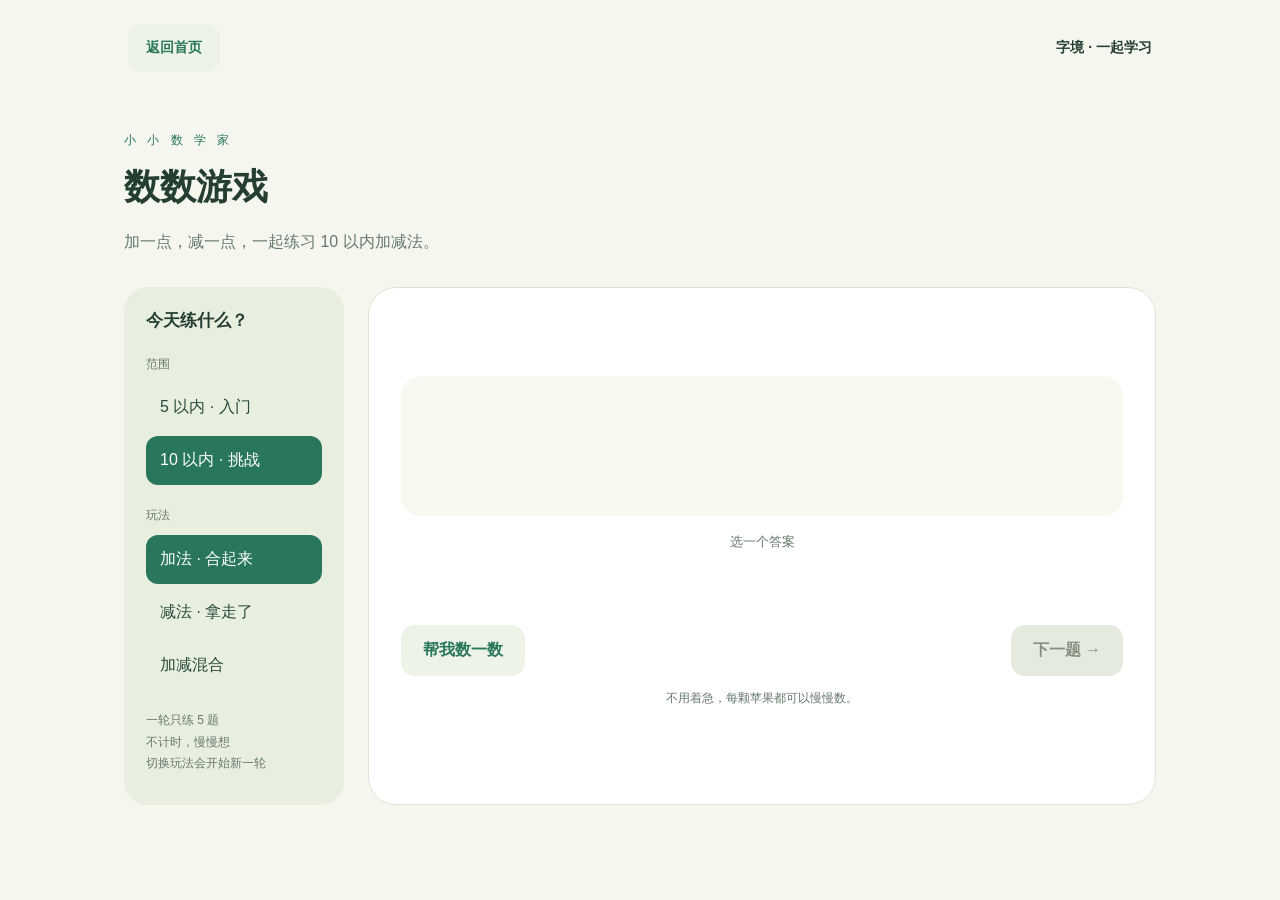
==== math.html @ 2e3b4c5e "Add math game and unify learning game design" ====
<!doctype html><html lang="zh-CN"><meta charset="utf-8"><meta name="viewport" content="width=device-width,initial-scale=1"><title>字境 · 数数游戏</title><link rel="stylesheet" href="math.css?v=20261010b"><header><a class="home-link" href="index.html">返回首页</a><b>字境 · 一起学习</b></header><main><div class="intro"><div class="eyebrow">小 小 数 学 家</div><h1>数数游戏</h1><p>加一点，减一点，一起练习 10 以内加减法。</p></div><div class="layout"><aside><h2>今天练什么？</h2><div class="setting"><p>范围</p><button class="choice" data-limit="5">5 以内 · 入门</button><button class="choice active" data-limit="10">10 以内 · 挑战</button></div><div class="setting"><p>玩法</p><button class="choice active" data-mode="add">加法 · 合起来</button><button class="choice" data-mode="sub">减法 · 拿走了</button><button class="choice" data-mode="mix">加减混合</button></div><small><p>一轮只练 5 题<br>不计时，慢慢想<br>切换玩法会开始新一轮</p></small></aside><section class="game" aria-label="数学练习"><div id="play"><div class="top"><span id="round"></span><div id="progress" class="progress" aria-label="完成进度"></div></div><div class="question"><h2 id="prompt"></h2><div id="equation" class="equation"></div></div><div id="objects" class="objects"></div><p class="caption" style="text-align:center">选一个答案</p><div id="answers" class="answers"></div><div id="feedback" class="feedback" role="status" aria-live="polite"></div><div class="actions"><button id="hint" class="secondary">帮我数一数</button><button id="next" class="primary" disabled>下一题 →</button></div><p class="note">不用着急，每颗苹果都可以慢慢数。</p></div><div id="finish" class="finish" hidden><div class="medal"><svg width="60" height="60" viewBox="0 0 60 60" aria-hidden="true"><path d="M14 28h8l9-17q7-2 7 6l-3 10h10q6 0 4 7l-5 14H23l-9-5Z" fill="#28765b"/><rect x="6" y="27" width="10" height="23" rx="3" fill="#85b57a"/></svg></div><h2>这一轮，你完成啦！</h2><p>5 道题，一步一步认真完成。<br>休息一下，或者再来一轮吧。</p><div class="finish-actions"><button id="again" class="primary">再玩一轮</button></div></div></section></div></main><script src="js/math.js?v=20261010a" defer></script></html>
---- math.css ----
*{box-sizing:border-box}body{margin:0;background:#f5f7ee;color:#243e32;font-family:'PingFang SC','Microsoft YaHei',sans-serif}button{font:inherit;cursor:pointer;touch-action:manipulation}button:focus-visible{outline:3px solid #287ca2;outline-offset:3px}header,main{max-width:1080px;margin:auto;padding:24px}header{display:flex;justify-content:space-between;font-size:14px}header span{color:#667a6b}h1{font-size:36px;margin:14px 0}p{color:#67796c;line-height:1.8}.intro{margin:12px 0 30px}.eyebrow{font-size:12px;letter-spacing:4px;color:#28765b}.layout{display:grid;grid-template-columns:220px 1fr;gap:24px}aside{background:#e9efdf;border-radius:24px;padding:22px;align-self:start}h2{font-size:21px}aside h2{font-size:17px;margin:0 0 22px}aside p{font-size:12px;margin:20px 0 8px}.choice{display:block;width:100%;padding:14px;border:0;background:transparent;border-radius:12px;color:#284d3a;text-align:left;margin:4px 0}.choice.active,.primary{background:#28765b;color:white}.game{background:white;border:1px solid #dce5d6;border-radius:28px;padding:28px 32px}.top{display:flex;justify-content:space-between;align-items:center;font-size:14px}.progress{display:flex;gap:6px}.progress i{width:27px;height:7px;background:#e8eee2;border-radius:5px}.progress .done{background:#28765b}.progress .current{background:#acd09c}.question{text-align:center;padding:16px 0}.equation{font-size:48px;font-weight:700;display:flex;align-items:center;justify-content:center;gap:18px;margin:20px 0 8px}.blank{width:70px;height:76px;background:#eef6e7;border:2px dashed #a8c29b;border-radius:16px;display:grid;place-items:center;color:#28765b}.objects{background:#f7f9f1;border-radius:20px;padding:24px 14px;text-align:center;min-height:140px}.row{display:flex;justify-content:center;gap:18px;align-items:center;flex-wrap:wrap}.pile{display:flex;gap:5px;flex-wrap:wrap;justify-content:center;max-width:240px}.apple{width:40px;height:44px;position:relative}.apple svg{width:100%;height:100%}.removed svg{opacity:.23}.removed:after{content:'';position:absolute;top:23px;left:0;width:42px;height:2px;background:#6f7c67;transform:rotate(-45deg)}.caption{font-size:13px;margin:14px 0 0}.answers{display:grid;grid-template-columns:repeat(4,1fr);gap:12px;margin-top:18px}.answer{min-height:66px;border:2px solid #dce5d6;border-radius:16px;background:white;font-size:27px;color:#284d3a}.answer:hover:not(:disabled){background:#eef6e7}.answer.correct{background:#dcf0d4;border-color:#4f915d}.answer.retry{border-color:#ba965d;border-style:dashed}.feedback{min-height:54px;text-align:center;padding:17px 0 10px;color:#28765b;font-size:15px}.actions{display:flex;justify-content:space-between;gap:10px}.primary,.secondary{border:0;border-radius:14px;padding:15px 22px;font-weight:600}.secondary{color:#28765b;background:#edf3e6}.primary:disabled{background:#e5eade;color:#869181;cursor:default}.note{font-size:12px;text-align:center}.design{border-top:1px solid #dce5d6;margin-top:28px;padding-top:22px;display:flex;gap:30px}.design p{font-size:13px;flex:1;margin:0}.design b{display:block;color:#284d3a;margin-bottom:6px}.finish{text-align:center;padding:36px 0}.finish h2{font-size:28px}.medal{border-radius:50%;background:#e1efd7;width:100px;height:100px;margin:0 auto 20px;display:grid;place-items:center}.finish button{margin-top:20px}[hidden]{display:none!important}@media(max-width:720px){header,main{padding:18px}h1{font-size:28px}.layout{grid-template-columns:1fr;gap:16px}aside{padding:12px 16px}aside h2,aside small{display:none}.setting{display:flex;align-items:center;gap:6px}.setting p{margin:0;min-width:30px}.choice{text-align:center;padding:12px 6px;font-size:13px}.game{padding:22px 15px}.equation{font-size:40px;gap:10px}.apple{width:30px;height:34px}.pile{max-width:190px}.removed:after{width:32px;top:18px}.design{flex-direction:column;gap:18px}.question h2{font-size:20px}}

.home-link{display:inline-flex;align-items:center;justify-content:center;min-height:48px;padding:10px 18px;border-radius:14px;background:#e5efdf;color:#28765b;text-decoration:none;font-weight:600}.home-link:focus-visible{outline:3px solid #287ca2;outline-offset:3px}.finish-actions{display:flex;align-items:center;justify-content:center;gap:16px;margin-top:20px}.finish-actions button{margin:0}button{min-height:48px}

header{align-items:center;gap:16px;padding:24px 28px}.home-link{background:#edf3e6}@media(max-width:600px){header{padding:18px 16px}}
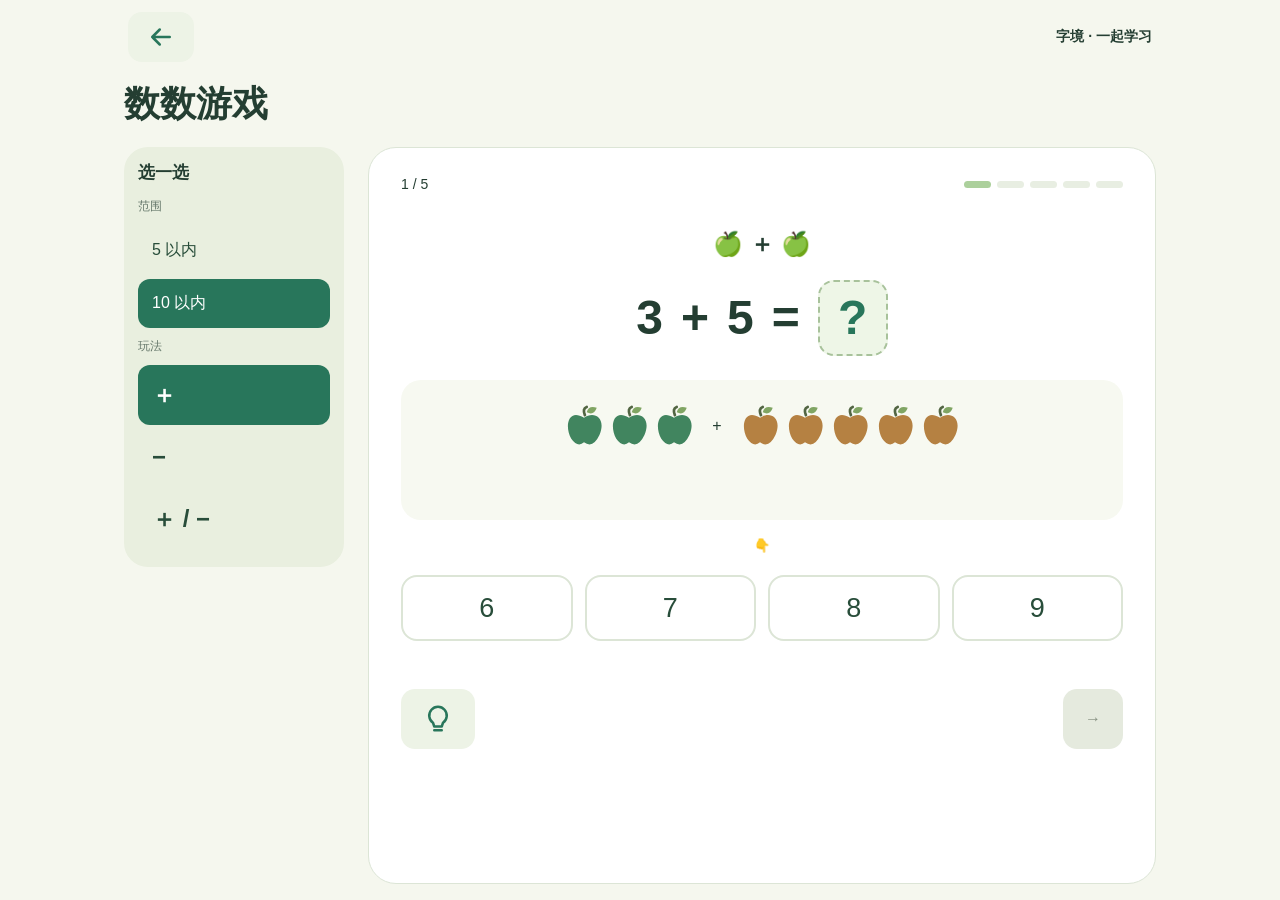
==== commit fc9f81d6: "Refresh child-friendly layouts and icon controls" ====
--- a/math.html
+++ b/math.html
@@ -1 +1 @@
-<!doctype html><html lang="zh-CN"><meta charset="utf-8"><meta name="viewport" content="width=device-width,initial-scale=1"><title>字境 · 数数游戏</title><link rel="stylesheet" href="math.css?v=20261010b"><header><a class="home-link" href="index.html">返回首页</a><b>字境 · 一起学习</b></header><main><div class="intro"><div class="eyebrow">小 小 数 学 家</div><h1>数数游戏</h1><p>加一点，减一点，一起练习 10 以内加减法。</p></div><div class="layout"><aside><h2>今天练什么？</h2><div class="setting"><p>范围</p><button class="choice" data-limit="5">5 以内 · 入门</button><button class="choice active" data-limit="10">10 以内 · 挑战</button></div><div class="setting"><p>玩法</p><button class="choice active" data-mode="add">加法 · 合起来</button><button class="choice" data-mode="sub">减法 · 拿走了</button><button class="choice" data-mode="mix">加减混合</button></div><small><p>一轮只练 5 题<br>不计时，慢慢想<br>切换玩法会开始新一轮</p></small></aside><section class="game" aria-label="数学练习"><div id="play"><div class="top"><span id="round"></span><div id="progress" class="progress" aria-label="完成进度"></div></div><div class="question"><h2 id="prompt"></h2><div id="equation" class="equation"></div></div><div id="objects" class="objects"></div><p class="caption" style="text-align:center">选一个答案</p><div id="answers" class="answers"></div><div id="feedback" class="feedback" role="status" aria-live="polite"></div><div class="actions"><button id="hint" class="secondary">帮我数一数</button><button id="next" class="primary" disabled>下一题 →</button></div><p class="note">不用着急，每颗苹果都可以慢慢数。</p></div><div id="finish" class="finish" hidden><div class="medal"><svg width="60" height="60" viewBox="0 0 60 60" aria-hidden="true"><path d="M14 28h8l9-17q7-2 7 6l-3 10h10q6 0 4 7l-5 14H23l-9-5Z" fill="#28765b"/><rect x="6" y="27" width="10" height="23" rx="3" fill="#85b57a"/></svg></div><h2>这一轮，你完成啦！</h2><p>5 道题，一步一步认真完成。<br>休息一下，或者再来一轮吧。</p><div class="finish-actions"><button id="again" class="primary">再玩一轮</button></div></div></section></div></main><script src="js/math.js?v=20261010a" defer></script></html>
+<!doctype html><html lang="zh-CN"><meta charset="utf-8"><meta name="viewport" content="width=device-width,initial-scale=1"><title>字境 · 数数游戏</title><link rel="stylesheet" href="math.css?v=20261015a"><link rel="stylesheet" href="icons.css?v=20261015b"><body class="math-page"><header><a class="home-link" href="index.html" aria-label="返回首页" title="返回首页"><svg class="ui-icon" viewBox="0 0 24 24" aria-hidden="true" focusable="false"><path d="M19 12H5m6-6-6 6 6 6"/></svg></a><b>字境 · 一起学习</b></header><main><div class="intro"><div class="eyebrow"></div><h1>数数游戏</h1><p></p></div><div class="layout"><aside><h2>选一选</h2><div class="setting"><p>范围</p><button class="choice" data-limit="5">5 以内</button><button class="choice active" data-limit="10">10 以内</button></div><div class="setting"><p>玩法</p><button class="choice active" data-mode="add" aria-label="加法" title="加法">＋</button><button class="choice" data-mode="sub" aria-label="减法" title="减法">−</button><button class="choice" data-mode="mix" aria-label="加减混合" title="加减混合">＋ / −</button></div></aside><section class="game" tabindex="0" aria-label="数学练习，可上下滚动"><div id="play"><div class="top"><span id="round"></span><div id="progress" class="progress" aria-label="完成进度"></div></div><div class="question"><h2 id="prompt"></h2><div id="equation" class="equation"></div></div><div id="objects" class="objects"></div><p class="caption" style="text-align:center">👇</p><div id="answers" class="answers"></div><div id="feedback" class="feedback" role="status" aria-live="polite"></div><div class="actions"><button id="hint" class="secondary" aria-label="显示计数提示" title="显示计数提示"><svg class="ui-icon" viewBox="0 0 24 24" aria-hidden="true" focusable="false"><path d="M9 18h6m-6 3h6M8 15a7 7 0 1 1 8 0l-1 3H9Z"/></svg></button><button id="next" class="primary" disabled aria-label="下一题" title="下一题"><svg class="ui-icon" viewBox="0 0 24 24" aria-hidden="true" focusable="false"><path d="M5 12h14m-6-6 6 6-6 6"/></svg></button></div><p class="note"></p></div><div id="finish" class="finish" hidden><div class="medal"><svg width="60" height="60" viewBox="0 0 60 60" aria-hidden="true"><path d="M14 28h8l9-17q7-2 7 6l-3 10h10q6 0 4 7l-5 14H23l-9-5Z" fill="#28765b"/><rect x="6" y="27" width="10" height="23" rx="3" fill="#85b57a"/></svg></div><h2>真棒！</h2><p>⭐ ⭐ ⭐</p><div class="finish-actions"><button id="again" class="primary" aria-label="再玩一轮" title="再玩一轮"><svg class="ui-icon" viewBox="0 0 24 24" aria-hidden="true" focusable="false"><path d="M4 10a8 8 0 1 1 1 8M4 4v6h6"/></svg></button></div></div></section></div></main><script src="js/math.js?v=20261015b" defer></script></body></html>
--- a/math.css
+++ b/math.css
@@ -4,3 +4,40 @@
 .home-link{display:inline-flex;align-items:center;justify-content:center;min-height:48px;padding:10px 18px;border-radius:14px;background:#e5efdf;color:#28765b;text-decoration:none;font-weight:600}.home-link:focus-visible{outline:3px solid #287ca2;outline-offset:3px}.finish-actions{display:flex;align-items:center;justify-content:center;gap:16px;margin-top:20px}.finish-actions button{margin:0}button{min-height:48px}
 
 header{align-items:center;gap:16px;padding:24px 28px}.home-link{background:#edf3e6}@media(max-width:600px){header{padding:18px 16px}}
+
+/* Only the question panel scrolls; shared review-page styles stay independent. */
+body.math-page { height: 100vh; height: 100dvh; overflow: hidden; display: flex; flex-direction: column; }
+.math-page > header { flex-shrink: 0; width: 100%; margin: 0 auto; }
+.math-page > main { flex: 1; min-height: 0; width: 100%; margin: 0 auto; display: flex; flex-direction: column; padding-top: 0; padding-bottom: max(16px, env(safe-area-inset-bottom)); overflow: hidden; }
+.math-page .intro { flex-shrink: 0; }
+.math-page .layout { flex: 1; min-height: 0; grid-template-rows: minmax(0, 1fr); }
+.math-page .game { min-width: 0; min-height: 0; overflow-y: auto; overscroll-behavior-y: contain; -webkit-overflow-scrolling: touch; scrollbar-width: thin; scrollbar-color: #a6c296 transparent; }
+.math-page .game:focus-visible { outline: 2px solid #28765b; outline-offset: -3px; }
+@media (max-width: 720px) {
+  .math-page .layout { grid-template-rows: auto minmax(0, 1fr); }
+  .math-page .intro { margin: 0 0 14px; }
+  .math-page .intro h1 { margin: 8px 0; }
+  .math-page .intro p { margin: 0; }
+}
+@media (max-height: 900px) and (min-width: 721px) {
+  .math-page > header { padding-top: 12px; padding-bottom: 12px; }
+  .math-page .intro { margin: 0 0 12px; }
+  .math-page .intro h1 { margin: 6px 0; }
+  .math-page .intro p { margin: 0; }
+  .math-page aside { padding: 14px; }
+  .math-page aside h2 { margin-bottom: 12px; }
+  .math-page aside p { margin-top: 8px; }
+  .math-page aside small { display: none; }
+}
+@media (max-height: 500px) and (orientation: landscape) {
+  .math-page > header { padding: 8px 18px; }
+  .math-page .intro { margin: 0 0 8px; }
+  .math-page .intro h1 { font-size: 22px; margin: 0; }
+  .math-page .intro .eyebrow, .math-page .intro p { display: none; }
+  .math-page .layout { grid-template-columns: 190px minmax(0, 1fr); grid-template-rows: minmax(0, 1fr); gap: 12px; }
+  .math-page aside { padding: 8px; }
+  .math-page aside h2, .math-page aside small { display: none; }
+  .math-page .setting { display: flex; flex-wrap: wrap; gap: 3px; }
+  .math-page .setting p { width: 100%; margin: 3px 0; }
+  .math-page .choice { width: auto; flex: 1; min-height: 36px; padding: 6px 3px; margin: 0; font-size: 12px; text-align: center; }
+}
--- a/icons.css
+++ b/icons.css
@@ -0,0 +1,8 @@
+.ui-icon{width:28px;height:28px;flex-shrink:0;fill:none;stroke:currentColor;stroke-width:2;stroke-linecap:round;stroke-linejoin:round;vertical-align:middle}
+button:has(>.ui-icon),a:has(>.ui-icon){display:inline-flex;align-items:center;justify-content:center;gap:8px;min-width:48px;min-height:48px}
+button>.ui-icon:only-child,a>.ui-icon:only-child{width:30px;height:30px}
+.ui-help{font-size:13px;color:#67796c;margin:12px 0}.ui-help summary{cursor:pointer;min-height:32px;padding:6px}.ui-help p{line-height:1.7}
+.intro>p:empty,.eyebrow:empty,.home-hint:empty,.literacy-intro>p:empty,.note:empty{display:none}
+.math-page .feedback{font-size:22px;min-height:48px}.math-page .choice[data-mode]{font-size:24px;font-weight:700}.math-page #prompt{font-size:24px}.math-page .caption:empty{display:none}
+#review-stage{font-size:22px}#review-writing h2,#review-reading h2{font-size:24px}
+@media(prefers-reduced-motion:no-preference){.answer.correct{animation:icon-celebrate .35s ease-out}@keyframes icon-celebrate{50%{transform:scale(1.06)}}}
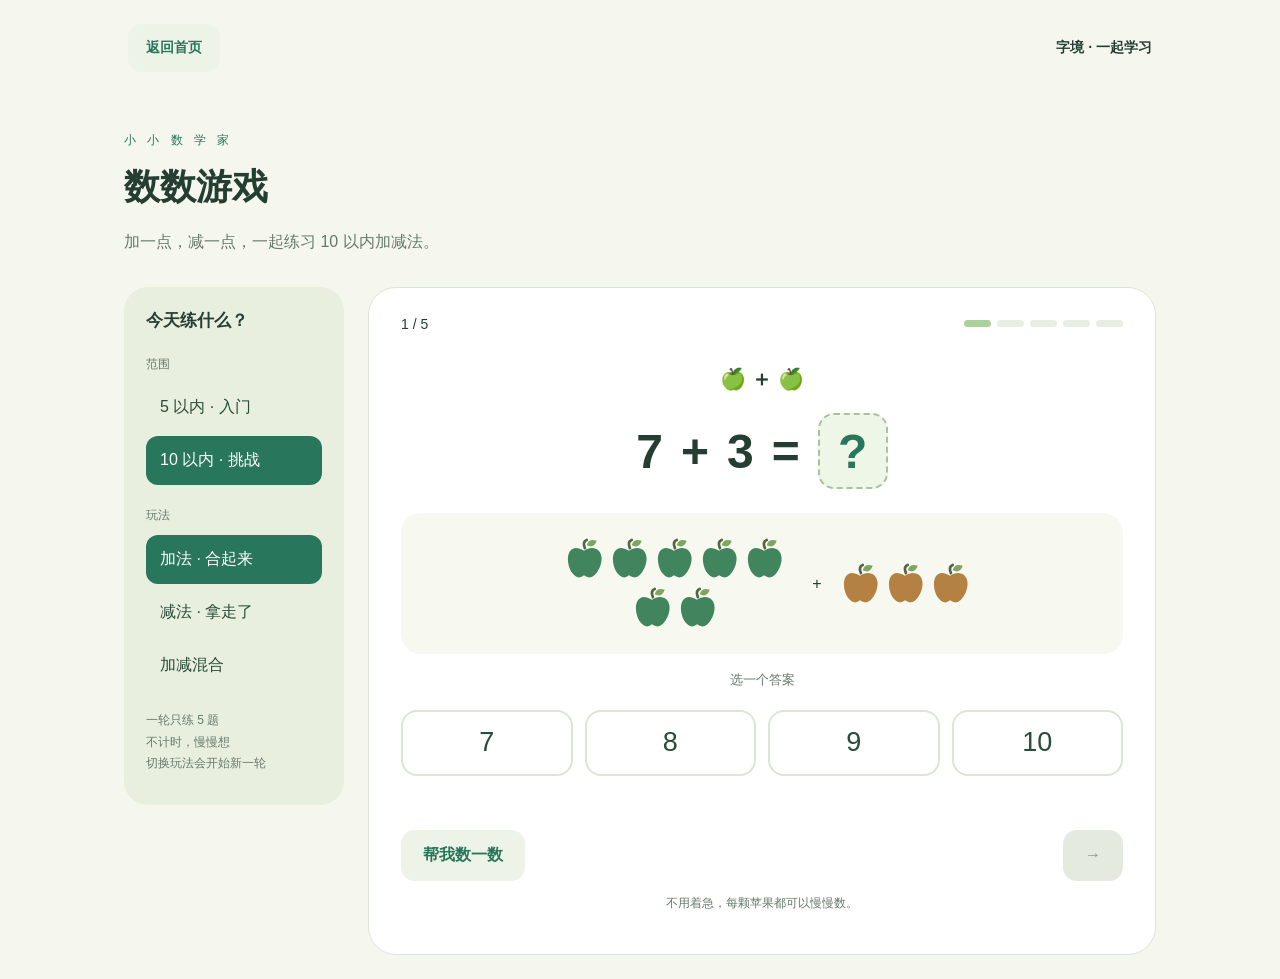
==== commit 4d24f2a4: "Restore October 13 page layouts" ====
--- a/math.html
+++ b/math.html
@@ -1 +1 @@
-<!doctype html><html lang="zh-CN"><meta charset="utf-8"><meta name="viewport" content="width=device-width,initial-scale=1"><title>字境 · 数数游戏</title><link rel="stylesheet" href="math.css?v=20261015a"><link rel="stylesheet" href="icons.css?v=20261015b"><body class="math-page"><header><a class="home-link" href="index.html" aria-label="返回首页" title="返回首页"><svg class="ui-icon" viewBox="0 0 24 24" aria-hidden="true" focusable="false"><path d="M19 12H5m6-6-6 6 6 6"/></svg></a><b>字境 · 一起学习</b></header><main><div class="intro"><div class="eyebrow"></div><h1>数数游戏</h1><p></p></div><div class="layout"><aside><h2>选一选</h2><div class="setting"><p>范围</p><button class="choice" data-limit="5">5 以内</button><button class="choice active" data-limit="10">10 以内</button></div><div class="setting"><p>玩法</p><button class="choice active" data-mode="add" aria-label="加法" title="加法">＋</button><button class="choice" data-mode="sub" aria-label="减法" title="减法">−</button><button class="choice" data-mode="mix" aria-label="加减混合" title="加减混合">＋ / −</button></div></aside><section class="game" tabindex="0" aria-label="数学练习，可上下滚动"><div id="play"><div class="top"><span id="round"></span><div id="progress" class="progress" aria-label="完成进度"></div></div><div class="question"><h2 id="prompt"></h2><div id="equation" class="equation"></div></div><div id="objects" class="objects"></div><p class="caption" style="text-align:center">👇</p><div id="answers" class="answers"></div><div id="feedback" class="feedback" role="status" aria-live="polite"></div><div class="actions"><button id="hint" class="secondary" aria-label="显示计数提示" title="显示计数提示"><svg class="ui-icon" viewBox="0 0 24 24" aria-hidden="true" focusable="false"><path d="M9 18h6m-6 3h6M8 15a7 7 0 1 1 8 0l-1 3H9Z"/></svg></button><button id="next" class="primary" disabled aria-label="下一题" title="下一题"><svg class="ui-icon" viewBox="0 0 24 24" aria-hidden="true" focusable="false"><path d="M5 12h14m-6-6 6 6-6 6"/></svg></button></div><p class="note"></p></div><div id="finish" class="finish" hidden><div class="medal"><svg width="60" height="60" viewBox="0 0 60 60" aria-hidden="true"><path d="M14 28h8l9-17q7-2 7 6l-3 10h10q6 0 4 7l-5 14H23l-9-5Z" fill="#28765b"/><rect x="6" y="27" width="10" height="23" rx="3" fill="#85b57a"/></svg></div><h2>真棒！</h2><p>⭐ ⭐ ⭐</p><div class="finish-actions"><button id="again" class="primary" aria-label="再玩一轮" title="再玩一轮"><svg class="ui-icon" viewBox="0 0 24 24" aria-hidden="true" focusable="false"><path d="M4 10a8 8 0 1 1 1 8M4 4v6h6"/></svg></button></div></div></section></div></main><script src="js/math.js?v=20261015b" defer></script></body></html>
+<!doctype html><html lang="zh-CN"><meta charset="utf-8"><meta name="viewport" content="width=device-width,initial-scale=1"><title>字境 · 数数游戏</title><link rel="stylesheet" href="math.css?v=20261010b"><header><a class="home-link" href="index.html">返回首页</a><b>字境 · 一起学习</b></header><main><div class="intro"><div class="eyebrow">小 小 数 学 家</div><h1>数数游戏</h1><p>加一点，减一点，一起练习 10 以内加减法。</p></div><div class="layout"><aside><h2>今天练什么？</h2><div class="setting"><p>范围</p><button class="choice" data-limit="5">5 以内 · 入门</button><button class="choice active" data-limit="10">10 以内 · 挑战</button></div><div class="setting"><p>玩法</p><button class="choice active" data-mode="add">加法 · 合起来</button><button class="choice" data-mode="sub">减法 · 拿走了</button><button class="choice" data-mode="mix">加减混合</button></div><small><p>一轮只练 5 题<br>不计时，慢慢想<br>切换玩法会开始新一轮</p></small></aside><section class="game" aria-label="数学练习"><div id="play"><div class="top"><span id="round"></span><div id="progress" class="progress" aria-label="完成进度"></div></div><div class="question"><h2 id="prompt"></h2><div id="equation" class="equation"></div></div><div id="objects" class="objects"></div><p class="caption" style="text-align:center">选一个答案</p><div id="answers" class="answers"></div><div id="feedback" class="feedback" role="status" aria-live="polite"></div><div class="actions"><button id="hint" class="secondary">帮我数一数</button><button id="next" class="primary" disabled>下一题 →</button></div><p class="note">不用着急，每颗苹果都可以慢慢数。</p></div><div id="finish" class="finish" hidden><div class="medal"><svg width="60" height="60" viewBox="0 0 60 60" aria-hidden="true"><path d="M14 28h8l9-17q7-2 7 6l-3 10h10q6 0 4 7l-5 14H23l-9-5Z" fill="#28765b"/><rect x="6" y="27" width="10" height="23" rx="3" fill="#85b57a"/></svg></div><h2>这一轮，你完成啦！</h2><p>5 道题，一步一步认真完成。<br>休息一下，或者再来一轮吧。</p><div class="finish-actions"><button id="again" class="primary">再玩一轮</button></div></div></section></div></main><script src="js/math.js?v=20261010a" defer></script></html>
--- a/math.css
+++ b/math.css
@@ -4,40 +4,3 @@
 .home-link{display:inline-flex;align-items:center;justify-content:center;min-height:48px;padding:10px 18px;border-radius:14px;background:#e5efdf;color:#28765b;text-decoration:none;font-weight:600}.home-link:focus-visible{outline:3px solid #287ca2;outline-offset:3px}.finish-actions{display:flex;align-items:center;justify-content:center;gap:16px;margin-top:20px}.finish-actions button{margin:0}button{min-height:48px}
 
 header{align-items:center;gap:16px;padding:24px 28px}.home-link{background:#edf3e6}@media(max-width:600px){header{padding:18px 16px}}
-
-/* Only the question panel scrolls; shared review-page styles stay independent. */
-body.math-page { height: 100vh; height: 100dvh; overflow: hidden; display: flex; flex-direction: column; }
-.math-page > header { flex-shrink: 0; width: 100%; margin: 0 auto; }
-.math-page > main { flex: 1; min-height: 0; width: 100%; margin: 0 auto; display: flex; flex-direction: column; padding-top: 0; padding-bottom: max(16px, env(safe-area-inset-bottom)); overflow: hidden; }
-.math-page .intro { flex-shrink: 0; }
-.math-page .layout { flex: 1; min-height: 0; grid-template-rows: minmax(0, 1fr); }
-.math-page .game { min-width: 0; min-height: 0; overflow-y: auto; overscroll-behavior-y: contain; -webkit-overflow-scrolling: touch; scrollbar-width: thin; scrollbar-color: #a6c296 transparent; }
-.math-page .game:focus-visible { outline: 2px solid #28765b; outline-offset: -3px; }
-@media (max-width: 720px) {
-  .math-page .layout { grid-template-rows: auto minmax(0, 1fr); }
-  .math-page .intro { margin: 0 0 14px; }
-  .math-page .intro h1 { margin: 8px 0; }
-  .math-page .intro p { margin: 0; }
-}
-@media (max-height: 900px) and (min-width: 721px) {
-  .math-page > header { padding-top: 12px; padding-bottom: 12px; }
-  .math-page .intro { margin: 0 0 12px; }
-  .math-page .intro h1 { margin: 6px 0; }
-  .math-page .intro p { margin: 0; }
-  .math-page aside { padding: 14px; }
-  .math-page aside h2 { margin-bottom: 12px; }
-  .math-page aside p { margin-top: 8px; }
-  .math-page aside small { display: none; }
-}
-@media (max-height: 500px) and (orientation: landscape) {
-  .math-page > header { padding: 8px 18px; }
-  .math-page .intro { margin: 0 0 8px; }
-  .math-page .intro h1 { font-size: 22px; margin: 0; }
-  .math-page .intro .eyebrow, .math-page .intro p { display: none; }
-  .math-page .layout { grid-template-columns: 190px minmax(0, 1fr); grid-template-rows: minmax(0, 1fr); gap: 12px; }
-  .math-page aside { padding: 8px; }
-  .math-page aside h2, .math-page aside small { display: none; }
-  .math-page .setting { display: flex; flex-wrap: wrap; gap: 3px; }
-  .math-page .setting p { width: 100%; margin: 3px 0; }
-  .math-page .choice { width: auto; flex: 1; min-height: 36px; padding: 6px 3px; margin: 0; font-size: 12px; text-align: center; }
-}
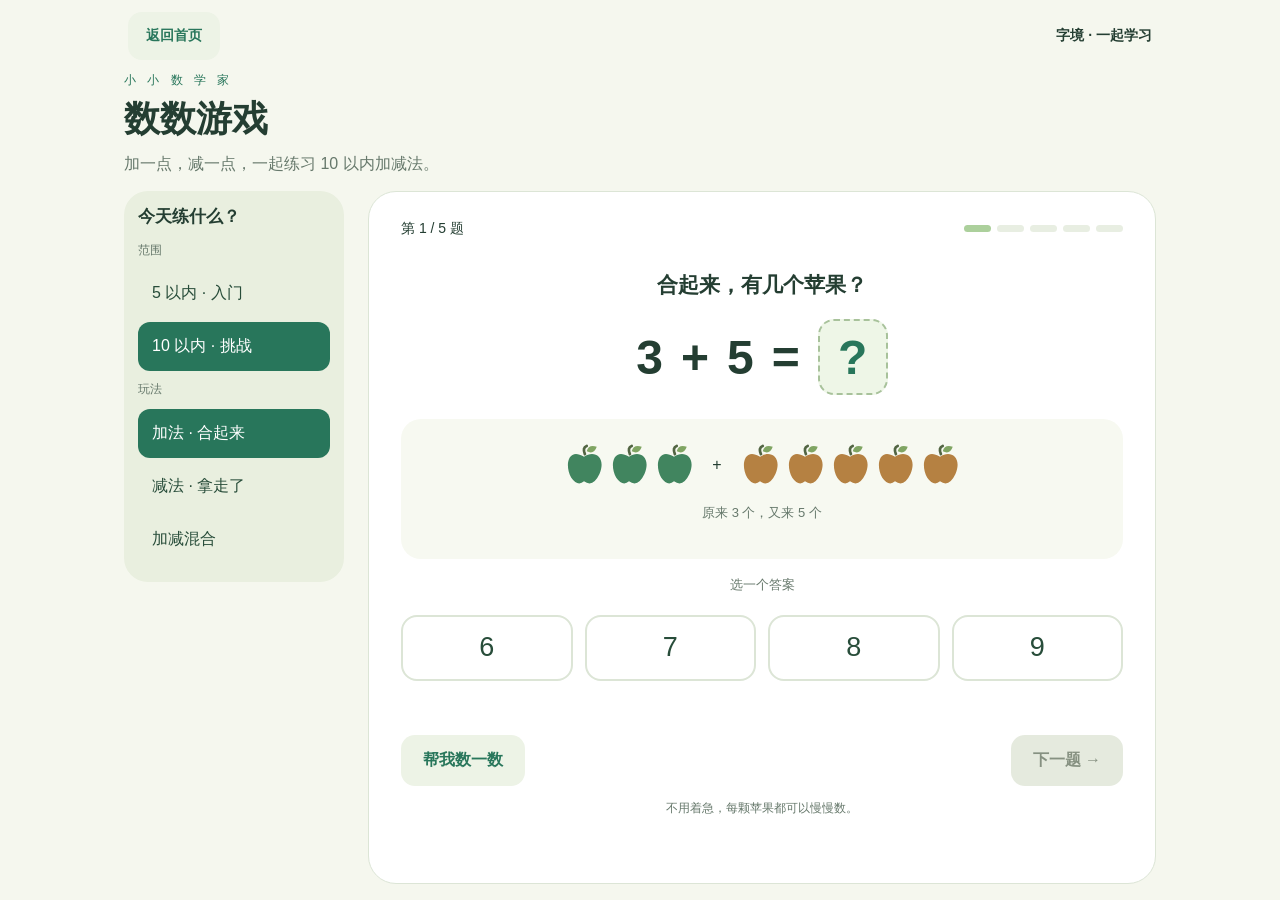
==== commit 2a063829: "Add review entry and keep game controls fixed while content scrolls" ====
--- a/math.html
+++ b/math.html
@@ -1 +1 @@
-<!doctype html><html lang="zh-CN"><meta charset="utf-8"><meta name="viewport" content="width=device-width,initial-scale=1"><title>字境 · 数数游戏</title><link rel="stylesheet" href="math.css?v=20261010b"><header><a class="home-link" href="index.html">返回首页</a><b>字境 · 一起学习</b></header><main><div class="intro"><div class="eyebrow">小 小 数 学 家</div><h1>数数游戏</h1><p>加一点，减一点，一起练习 10 以内加减法。</p></div><div class="layout"><aside><h2>今天练什么？</h2><div class="setting"><p>范围</p><button class="choice" data-limit="5">5 以内 · 入门</button><button class="choice active" data-limit="10">10 以内 · 挑战</button></div><div class="setting"><p>玩法</p><button class="choice active" data-mode="add">加法 · 合起来</button><button class="choice" data-mode="sub">减法 · 拿走了</button><button class="choice" data-mode="mix">加减混合</button></div><small><p>一轮只练 5 题<br>不计时，慢慢想<br>切换玩法会开始新一轮</p></small></aside><section class="game" aria-label="数学练习"><div id="play"><div class="top"><span id="round"></span><div id="progress" class="progress" aria-label="完成进度"></div></div><div class="question"><h2 id="prompt"></h2><div id="equation" class="equation"></div></div><div id="objects" class="objects"></div><p class="caption" style="text-align:center">选一个答案</p><div id="answers" class="answers"></div><div id="feedback" class="feedback" role="status" aria-live="polite"></div><div class="actions"><button id="hint" class="secondary">帮我数一数</button><button id="next" class="primary" disabled>下一题 →</button></div><p class="note">不用着急，每颗苹果都可以慢慢数。</p></div><div id="finish" class="finish" hidden><div class="medal"><svg width="60" height="60" viewBox="0 0 60 60" aria-hidden="true"><path d="M14 28h8l9-17q7-2 7 6l-3 10h10q6 0 4 7l-5 14H23l-9-5Z" fill="#28765b"/><rect x="6" y="27" width="10" height="23" rx="3" fill="#85b57a"/></svg></div><h2>这一轮，你完成啦！</h2><p>5 道题，一步一步认真完成。<br>休息一下，或者再来一轮吧。</p><div class="finish-actions"><button id="again" class="primary">再玩一轮</button></div></div></section></div></main><script src="js/math.js?v=20261010a" defer></script></html>
+<!doctype html><html lang="zh-CN"><meta charset="utf-8"><meta name="viewport" content="width=device-width,initial-scale=1"><title>字境 · 数数游戏</title><link rel="stylesheet" href="math.css?v=20261016scroll"><body class="math-page"><header><a class="home-link" href="index.html">返回首页</a><b>字境 · 一起学习</b></header><main><div class="intro"><div class="eyebrow">小 小 数 学 家</div><h1>数数游戏</h1><p>加一点，减一点，一起练习 10 以内加减法。</p></div><div class="layout"><aside><h2>今天练什么？</h2><div class="setting"><p>范围</p><button class="choice" data-limit="5">5 以内 · 入门</button><button class="choice active" data-limit="10">10 以内 · 挑战</button></div><div class="setting"><p>玩法</p><button class="choice active" data-mode="add">加法 · 合起来</button><button class="choice" data-mode="sub">减法 · 拿走了</button><button class="choice" data-mode="mix">加减混合</button></div><small><p>一轮只练 5 题<br>不计时，慢慢想<br>切换玩法会开始新一轮</p></small></aside><section class="game" tabindex="0" aria-label="数学练习，可上下滚动"><div id="play"><div class="top"><span id="round"></span><div id="progress" class="progress" aria-label="完成进度"></div></div><div class="question"><h2 id="prompt"></h2><div id="equation" class="equation"></div></div><div id="objects" class="objects"></div><p class="caption" style="text-align:center">选一个答案</p><div id="answers" class="answers"></div><div id="feedback" class="feedback" role="status" aria-live="polite"></div><div class="actions"><button id="hint" class="secondary">帮我数一数</button><button id="next" class="primary" disabled>下一题 →</button></div><p class="note">不用着急，每颗苹果都可以慢慢数。</p></div><div id="finish" class="finish" hidden><div class="medal"><svg width="60" height="60" viewBox="0 0 60 60" aria-hidden="true"><path d="M14 28h8l9-17q7-2 7 6l-3 10h10q6 0 4 7l-5 14H23l-9-5Z" fill="#28765b"/><rect x="6" y="27" width="10" height="23" rx="3" fill="#85b57a"/></svg></div><h2>这一轮，你完成啦！</h2><p>5 道题，一步一步认真完成。<br>休息一下，或者再来一轮吧。</p><div class="finish-actions"><button id="again" class="primary">再玩一轮</button></div></div></section></div></main><script src="js/math.js?v=20261016scroll" defer></script></body></html>
--- a/math.css
+++ b/math.css
@@ -4,3 +4,40 @@
 .home-link{display:inline-flex;align-items:center;justify-content:center;min-height:48px;padding:10px 18px;border-radius:14px;background:#e5efdf;color:#28765b;text-decoration:none;font-weight:600}.home-link:focus-visible{outline:3px solid #287ca2;outline-offset:3px}.finish-actions{display:flex;align-items:center;justify-content:center;gap:16px;margin-top:20px}.finish-actions button{margin:0}button{min-height:48px}
 
 header{align-items:center;gap:16px;padding:24px 28px}.home-link{background:#edf3e6}@media(max-width:600px){header{padding:18px 16px}}
+
+/* Only the question panel scrolls; shared review-page styles stay independent. */
+body.math-page { height: 100vh; height: 100dvh; overflow: hidden; display: flex; flex-direction: column; }
+.math-page > header { flex-shrink: 0; width: 100%; margin: 0 auto; }
+.math-page > main { flex: 1; min-height: 0; width: 100%; margin: 0 auto; display: flex; flex-direction: column; padding-top: 0; padding-bottom: max(16px, env(safe-area-inset-bottom)); overflow: hidden; }
+.math-page .intro { flex-shrink: 0; }
+.math-page .layout { flex: 1; min-height: 0; grid-template-rows: minmax(0, 1fr); }
+.math-page .game { min-width: 0; min-height: 0; overflow-y: auto; overscroll-behavior-y: contain; -webkit-overflow-scrolling: touch; scrollbar-width: thin; scrollbar-color: #a6c296 transparent; }
+.math-page .game:focus-visible { outline: 2px solid #28765b; outline-offset: -3px; }
+@media (max-width: 720px) {
+  .math-page .layout { grid-template-rows: auto minmax(0, 1fr); }
+  .math-page .intro { margin: 0 0 14px; }
+  .math-page .intro h1 { margin: 8px 0; }
+  .math-page .intro p { margin: 0; }
+}
+@media (max-height: 900px) and (min-width: 721px) {
+  .math-page > header { padding-top: 12px; padding-bottom: 12px; }
+  .math-page .intro { margin: 0 0 12px; }
+  .math-page .intro h1 { margin: 6px 0; }
+  .math-page .intro p { margin: 0; }
+  .math-page aside { padding: 14px; }
+  .math-page aside h2 { margin-bottom: 12px; }
+  .math-page aside p { margin-top: 8px; }
+  .math-page aside small { display: none; }
+}
+@media (max-height: 500px) and (orientation: landscape) {
+  .math-page > header { padding: 8px 18px; }
+  .math-page .intro { margin: 0 0 8px; }
+  .math-page .intro h1 { font-size: 22px; margin: 0; }
+  .math-page .intro .eyebrow, .math-page .intro p { display: none; }
+  .math-page .layout { grid-template-columns: 190px minmax(0, 1fr); grid-template-rows: minmax(0, 1fr); gap: 12px; }
+  .math-page aside { padding: 8px; }
+  .math-page aside h2, .math-page aside small { display: none; }
+  .math-page .setting { display: flex; flex-wrap: wrap; gap: 3px; }
+  .math-page .setting p { width: 100%; margin: 3px 0; }
+  .math-page .choice { width: auto; flex: 1; min-height: 36px; padding: 6px 3px; margin: 0; font-size: 12px; text-align: center; }
+}
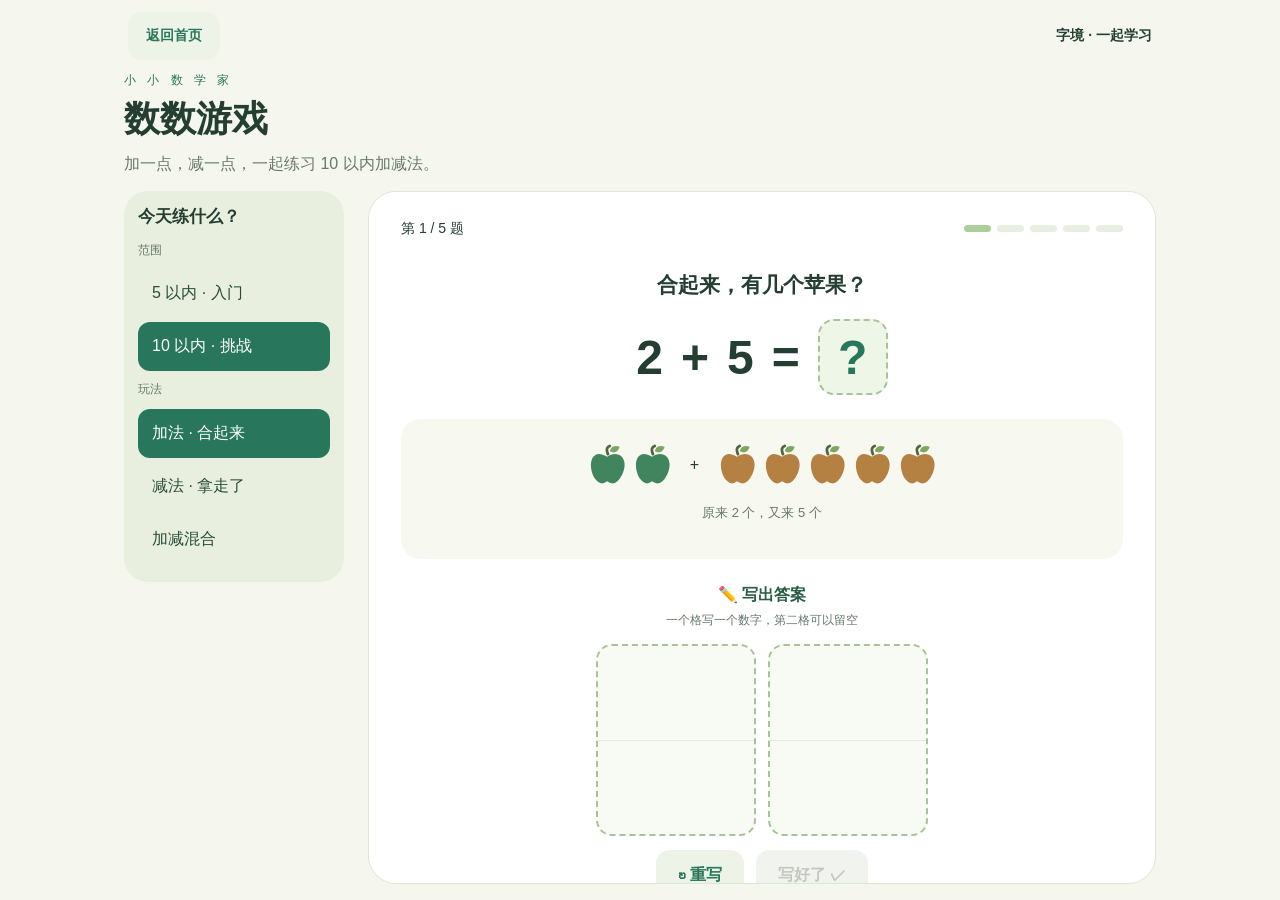
==== commit c9e8f914: "Add handwritten answer interface for math practice" ====
--- a/math.html
+++ b/math.html
@@ -1 +1 @@
-<!doctype html><html lang="zh-CN"><meta charset="utf-8"><meta name="viewport" content="width=device-width,initial-scale=1"><title>字境 · 数数游戏</title><link rel="stylesheet" href="math.css?v=20261016scroll"><body class="math-page"><header><a class="home-link" href="index.html">返回首页</a><b>字境 · 一起学习</b></header><main><div class="intro"><div class="eyebrow">小 小 数 学 家</div><h1>数数游戏</h1><p>加一点，减一点，一起练习 10 以内加减法。</p></div><div class="layout"><aside><h2>今天练什么？</h2><div class="setting"><p>范围</p><button class="choice" data-limit="5">5 以内 · 入门</button><button class="choice active" data-limit="10">10 以内 · 挑战</button></div><div class="setting"><p>玩法</p><button class="choice active" data-mode="add">加法 · 合起来</button><button class="choice" data-mode="sub">减法 · 拿走了</button><button class="choice" data-mode="mix">加减混合</button></div><small><p>一轮只练 5 题<br>不计时，慢慢想<br>切换玩法会开始新一轮</p></small></aside><section class="game" tabindex="0" aria-label="数学练习，可上下滚动"><div id="play"><div class="top"><span id="round"></span><div id="progress" class="progress" aria-label="完成进度"></div></div><div class="question"><h2 id="prompt"></h2><div id="equation" class="equation"></div></div><div id="objects" class="objects"></div><p class="caption" style="text-align:center">选一个答案</p><div id="answers" class="answers"></div><div id="feedback" class="feedback" role="status" aria-live="polite"></div><div class="actions"><button id="hint" class="secondary">帮我数一数</button><button id="next" class="primary" disabled>下一题 →</button></div><p class="note">不用着急，每颗苹果都可以慢慢数。</p></div><div id="finish" class="finish" hidden><div class="medal"><svg width="60" height="60" viewBox="0 0 60 60" aria-hidden="true"><path d="M14 28h8l9-17q7-2 7 6l-3 10h10q6 0 4 7l-5 14H23l-9-5Z" fill="#28765b"/><rect x="6" y="27" width="10" height="23" rx="3" fill="#85b57a"/></svg></div><h2>这一轮，你完成啦！</h2><p>5 道题，一步一步认真完成。<br>休息一下，或者再来一轮吧。</p><div class="finish-actions"><button id="again" class="primary">再玩一轮</button></div></div></section></div></main><script src="js/math.js?v=20261016scroll" defer></script></body></html>
+<!doctype html><html lang="zh-CN"><meta charset="utf-8"><meta name="viewport" content="width=device-width,initial-scale=1"><title>字境 · 数数游戏</title><link rel="stylesheet" href="math.css?v=20261030writing"><body class="math-page"><header><a class="home-link" href="index.html">返回首页</a><b>字境 · 一起学习</b></header><main><div class="intro"><div class="eyebrow">小 小 数 学 家</div><h1>数数游戏</h1><p>加一点，减一点，一起练习 10 以内加减法。</p></div><div class="layout"><aside><h2>今天练什么？</h2><div class="setting"><p>范围</p><button class="choice" data-limit="5">5 以内 · 入门</button><button class="choice active" data-limit="10">10 以内 · 挑战</button></div><div class="setting"><p>玩法</p><button class="choice active" data-mode="add">加法 · 合起来</button><button class="choice" data-mode="sub">减法 · 拿走了</button><button class="choice" data-mode="mix">加减混合</button></div><small><p>一轮只练 5 题<br>不计时，慢慢想<br>切换玩法会开始新一轮</p></small></aside><section class="game" tabindex="0" aria-label="数学练习，可上下滚动"><div id="play"><div class="top"><span id="round"></span><div id="progress" class="progress" aria-label="完成进度"></div></div><div class="question"><h2 id="prompt"></h2><div id="equation" class="equation"></div></div><div id="objects" class="objects"></div><section class="writing-answer" aria-label="手写答案"><p class="writing-instruction">✏️ 写出答案<span>一个格写一个数字，第二格可以留空</span></p><div class="number-pads"><canvas class="number-pad" aria-label="第一个数字书写区">用手指或触控笔写第一个数字</canvas><canvas class="number-pad" aria-label="第二个数字书写区，可留空">需要时写第二个数字</canvas></div><div class="writing-tools"><button id="clear-writing" class="secondary" aria-label="擦掉重写">↻ 重写</button><button id="read-writing" class="primary" disabled>写好了 ✓</button></div><div id="recognition" hidden><p>我看到的是 <strong id="recognized-number"></strong></p><button id="confirm-answer" class="primary" disabled>就是这个，交答案</button><p class="recognition-note">没认准？点「重写」再试一次。</p></div></section><div id="feedback" class="feedback" role="status" aria-live="polite"></div><div class="actions"><button id="hint" class="secondary">帮我数一数</button><button id="next" class="primary" disabled>下一题 →</button></div><p class="note">不用着急，每颗苹果都可以慢慢数。</p></div><div id="finish" class="finish" hidden><div class="medal"><svg width="60" height="60" viewBox="0 0 60 60" aria-hidden="true"><path d="M14 28h8l9-17q7-2 7 6l-3 10h10q6 0 4 7l-5 14H23l-9-5Z" fill="#28765b"/><rect x="6" y="27" width="10" height="23" rx="3" fill="#85b57a"/></svg></div><h2>这一轮，你完成啦！</h2><p>5 道题，一步一步认真完成。<br>休息一下，或者再来一轮吧。</p><div class="finish-actions"><button id="again" class="primary">再玩一轮</button></div></div></section></div></main><script type="module" src="js/math.js?v=20261030c"></script></body></html>
--- a/math.css
+++ b/math.css
@@ -41,3 +41,6 @@
   .math-page .setting p { width: 100%; margin: 3px 0; }
   .math-page .choice { width: auto; flex: 1; min-height: 36px; padding: 6px 3px; margin: 0; font-size: 12px; text-align: center; }
 }
+
+/* Handwriting stays inside the independently scrolling question card. */
+.writing-answer{text-align:center;margin-top:22px}.writing-instruction{font-weight:600;color:#285c43;margin:0 0 12px}.writing-instruction span{display:block;font-size:12px;font-weight:400;color:#67796c}.number-pads{display:flex;justify-content:center;gap:12px}.number-pad{display:block;width:min(42%,160px);aspect-ratio:5/6;touch-action:none;cursor:crosshair;border:2px dashed #a8c29b;border-radius:16px;background:linear-gradient(transparent calc(50% - .5px),#e3ebde calc(50% - .5px),#e3ebde calc(50% + .5px),transparent calc(50% + .5px)),#f8fbf3}.number-pad.has-ink{border-style:solid}.number-pad[aria-disabled="true"]{background-color:#e6f2df;cursor:default}.writing-tools{display:flex;justify-content:center;gap:12px;margin-top:14px}.writing-answer button:disabled{opacity:.5;cursor:default}#recognition{margin-top:16px;padding:12px;border-radius:16px;background:#edf5e7}#recognition p{margin:0 0 10px}#recognized-number{font-size:34px;color:#285c43}.recognition-note{font-size:12px;margin:10px 0 0!important}@media(max-width:400px){.writing-tools button{padding:12px 18px}.number-pads{gap:10px}}
